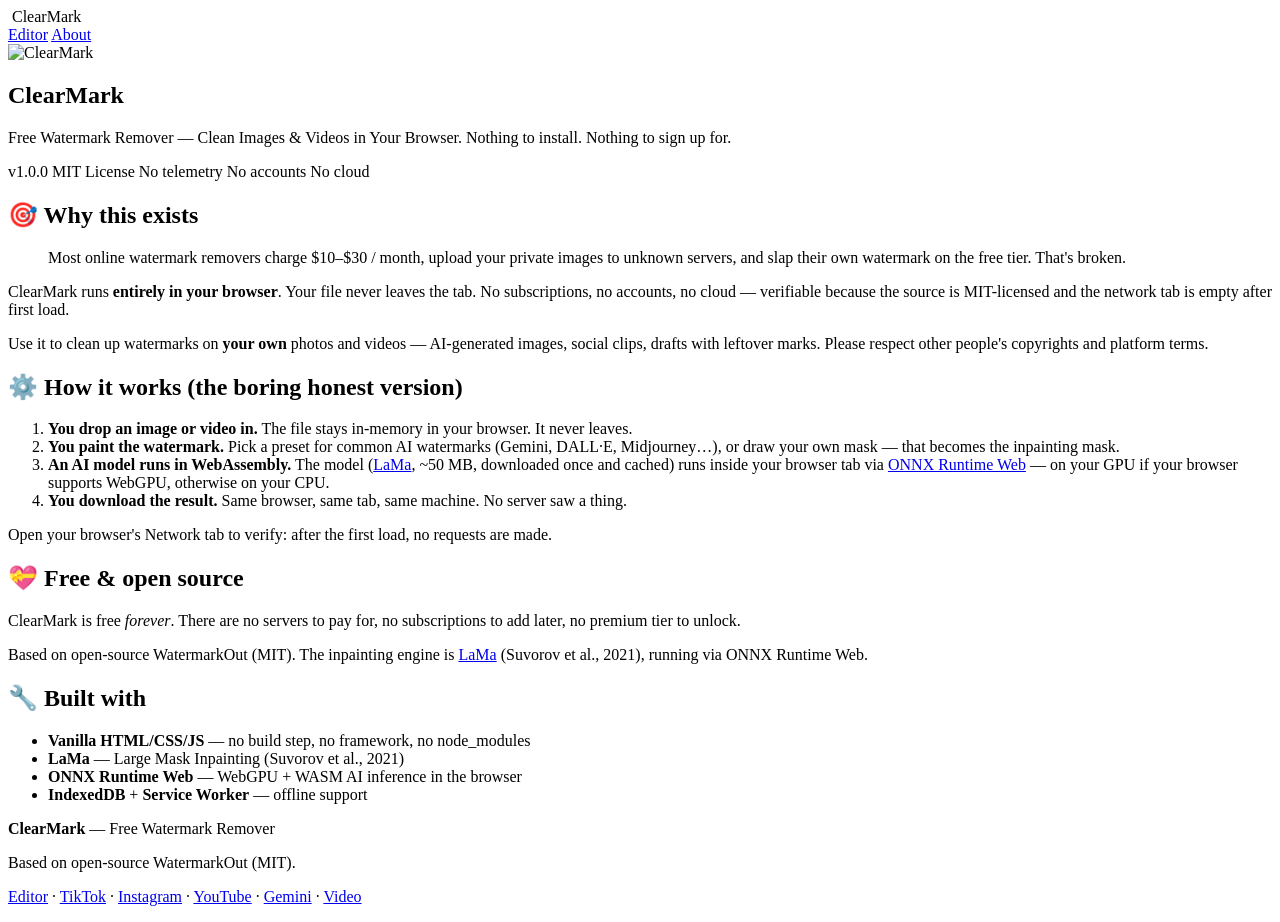
==== about.html @ aec235a0 "ClearMark v1 part 1/4" ====
<!doctype html>
<html lang="en">
<head>
  <meta charset="utf-8">
  <meta name="viewport" content="width=device-width, initial-scale=1, viewport-fit=cover">

  <title>About ClearMark — Free Watermark Remover for Images &amp; Videos</title>
  <meta name="description" content="About ClearMark — a free, private, browser-based watermark remover for your own images and videos. No accounts, no uploads, no cloud. Free forever.">
  <meta name="robots" content="index, follow">
  <link rel="canonical" href="https://clearmark.example.com/about.html">

  <meta name="theme-color" content="#2563eb">
  <meta name="application-name" content="ClearMark">

  <!-- Open Graph -->
  <meta property="og:type" content="article">
  <meta property="og:url" content="https://clearmark.example.com/about.html">
  <meta property="og:title" content="About ClearMark — Free Watermark Remover">
  <meta property="og:description" content="The story behind ClearMark — free, private, browser-based watermark removal for your own images and videos.">
  <meta property="og:image" content="https://clearmark.example.com/assets/social-preview.png">
  <meta property="og:site_name" content="ClearMark">

  <!-- Twitter -->
  <meta name="twitter:card" content="summary_large_image">
  <meta name="twitter:title" content="About ClearMark — Free Watermark Remover">
  <meta name="twitter:description" content="Free, private, browser-based watermark remover. No accounts, no uploads, free forever.">
  <meta name="twitter:image" content="https://clearmark.example.com/assets/social-preview.png">

  <!-- Organization schema -->
  <script type="application/ld+json">
  {
    "@context": "https://schema.org",
    "@type": "WebApplication",
    "name": "ClearMark",
    "url": "https://clearmark.example.com/",
    "applicationCategory": "MultimediaApplication",
    "operatingSystem": "Web Browser",
    "description": "Free browser-based watermark remover for your own images and videos.",
    "offers": {
      "@type": "Offer",
      "price": "0",
      "priceCurrency": "USD"
    }
  }
  </script>

  <link rel="manifest" href="manifest.webmanifest">
  <link rel="icon" type="image/svg+xml" href="assets/logo-icon.svg">
  <link rel="apple-touch-icon" href="assets/icons/icon-192.png">

  <link rel="preconnect" href="https://fonts.googleapis.com">
  <link rel="preconnect" href="https://fonts.gstatic.com" crossorigin>
  <link rel="stylesheet" href="https://fonts.googleapis.com/css2?family=DM+Mono:wght@400;500&family=Syne:wght@400;600;700;800&display=swap">

  <link rel="stylesheet" href="css/app.css">
  <link rel="stylesheet" href="css/about.css">
</head>
<body>

  <header class="topbar">
    <div class="brand">
      <img src="assets/logo-icon.svg" alt="" class="brand-icon">
      <span class="brand-name">ClearMark</span>
    </div>
    <nav class="topnav">
      <a class="nav-btn" href="index.html">Editor</a>
      <a class="nav-btn active" href="about.html">About</a>
    </nav>
  </header>

  <main class="about-page">

    <!-- HERO -->
    <section class="about-hero">
      <img src="assets/logo.svg" alt="ClearMark" class="about-logo">
      <h1 class="about-title">ClearMark</h1>
      <p class="about-tagline">
        Free Watermark Remover — Clean Images &amp; Videos in Your Browser.
        Nothing to install. Nothing to sign up for.
      </p>
      <div class="badge-row">
        <span class="badge">v1.0.0</span>
        <span class="badge">MIT License</span>
        <span class="badge success">No telemetry</span>
        <span class="badge success">No accounts</span>
        <span class="badge success">No cloud</span>
      </div>
    </section>

    <!-- WHY -->
    <section class="about-card">
      <h2>🎯 Why this exists</h2>
      <blockquote>
        Most online watermark removers charge $10–$30 / month,
        upload your private images to unknown servers, and slap their own watermark
        on the free tier. That's broken.
      </blockquote>
      <p>
        ClearMark runs <strong>entirely in your browser</strong>. Your file
        never leaves the tab. No subscriptions, no accounts, no cloud — verifiable
        because the source is MIT-licensed and the network tab is empty after first load.
      </p>
      <p class="text-muted">
        Use it to clean up watermarks on <strong>your own</strong> photos and videos —
        AI-generated images, social clips, drafts with leftover marks. Please respect
        other people's copyrights and platform terms.
      </p>
    </section>

    <!-- HOW IT WORKS -->
    <section class="about-card">
      <h2>⚙️ How it works (the boring honest version)</h2>
      <ol class="howto-list">
        <li>
          <strong>You drop an image or video in.</strong> The file stays
          in-memory in your browser. It never leaves.
        </li>
        <li>
          <strong>You paint the watermark.</strong> Pick a preset for common
          AI watermarks (Gemini, DALL·E, Midjourney…), or draw your own mask —
          that becomes the inpainting mask.
        </li>
        <li>
          <strong>An AI model runs in WebAssembly.</strong> The model
          (<a href="https://github.com/advimman/lama" target="_blank" rel="noopener">LaMa</a>,
          ~50 MB, downloaded once and cached) runs inside your browser tab via
          <a href="https://onnxruntime.ai/docs/tutorials/web/" target="_blank" rel="noopener">ONNX Runtime Web</a>
          — on your GPU if your browser supports WebGPU, otherwise on your CPU.
        </li>
        <li>
          <strong>You download the result.</strong> Same browser, same tab, same
          machine. No server saw a thing.
        </li>
      </ol>
      <p class="text-muted">
        Open your browser's Network tab to verify: after the first load, no requests are made.
      </p>
    </section>

    <!-- OPEN SOURCE -->
    <section class="about-card">
      <h2>💝 Free &amp; open source</h2>
      <p>
        ClearMark is free <em>forever</em>. There are no servers to pay for,
        no subscriptions to add later, no premium tier to unlock.
      </p>
      <p class="text-muted">
        Based on open-source WatermarkOut (MIT). The inpainting engine is
        <a href="https://github.com/advimman/lama" target="_blank" rel="noopener">LaMa</a>
        (Suvorov et al., 2021), running via ONNX Runtime Web.
      </p>
    </section>

    <!-- TECH -->
    <section class="about-card">
      <h2>🔧 Built with</h2>
      <ul class="tech-list">
        <li><strong>Vanilla HTML/CSS/JS</strong> — no build step, no framework, no node_modules</li>
        <li><strong>LaMa</strong> — Large Mask Inpainting (Suvorov et al., 2021)</li>
        <li><strong>ONNX Runtime Web</strong> — WebGPU + WASM AI inference in the browser</li>
        <li><strong>IndexedDB</strong> + <strong>Service Worker</strong> — offline support</li>
      </ul>
    </section>

    <footer class="about-footer">
      <p class="footer-credit">
        <strong>ClearMark</strong> — Free Watermark Remover
      </p>
      <p class="text-muted">Based on open-source WatermarkOut (MIT).</p>
      <p class="footer-links text-muted">
        <a href="index.html">Editor</a>
        · <a href="tiktok-watermark-remover.html">TikTok</a>
        · <a href="instagram-watermark-remover.html">Instagram</a>
        · <a href="youtube-watermark-remover.html">YouTube</a>
        · <a href="gemini-watermark-remover.html">Gemini</a>
        · <a href="video-watermark-remover.html">Video</a>
      </p>
    </footer>

  </main>

</body>
</html>
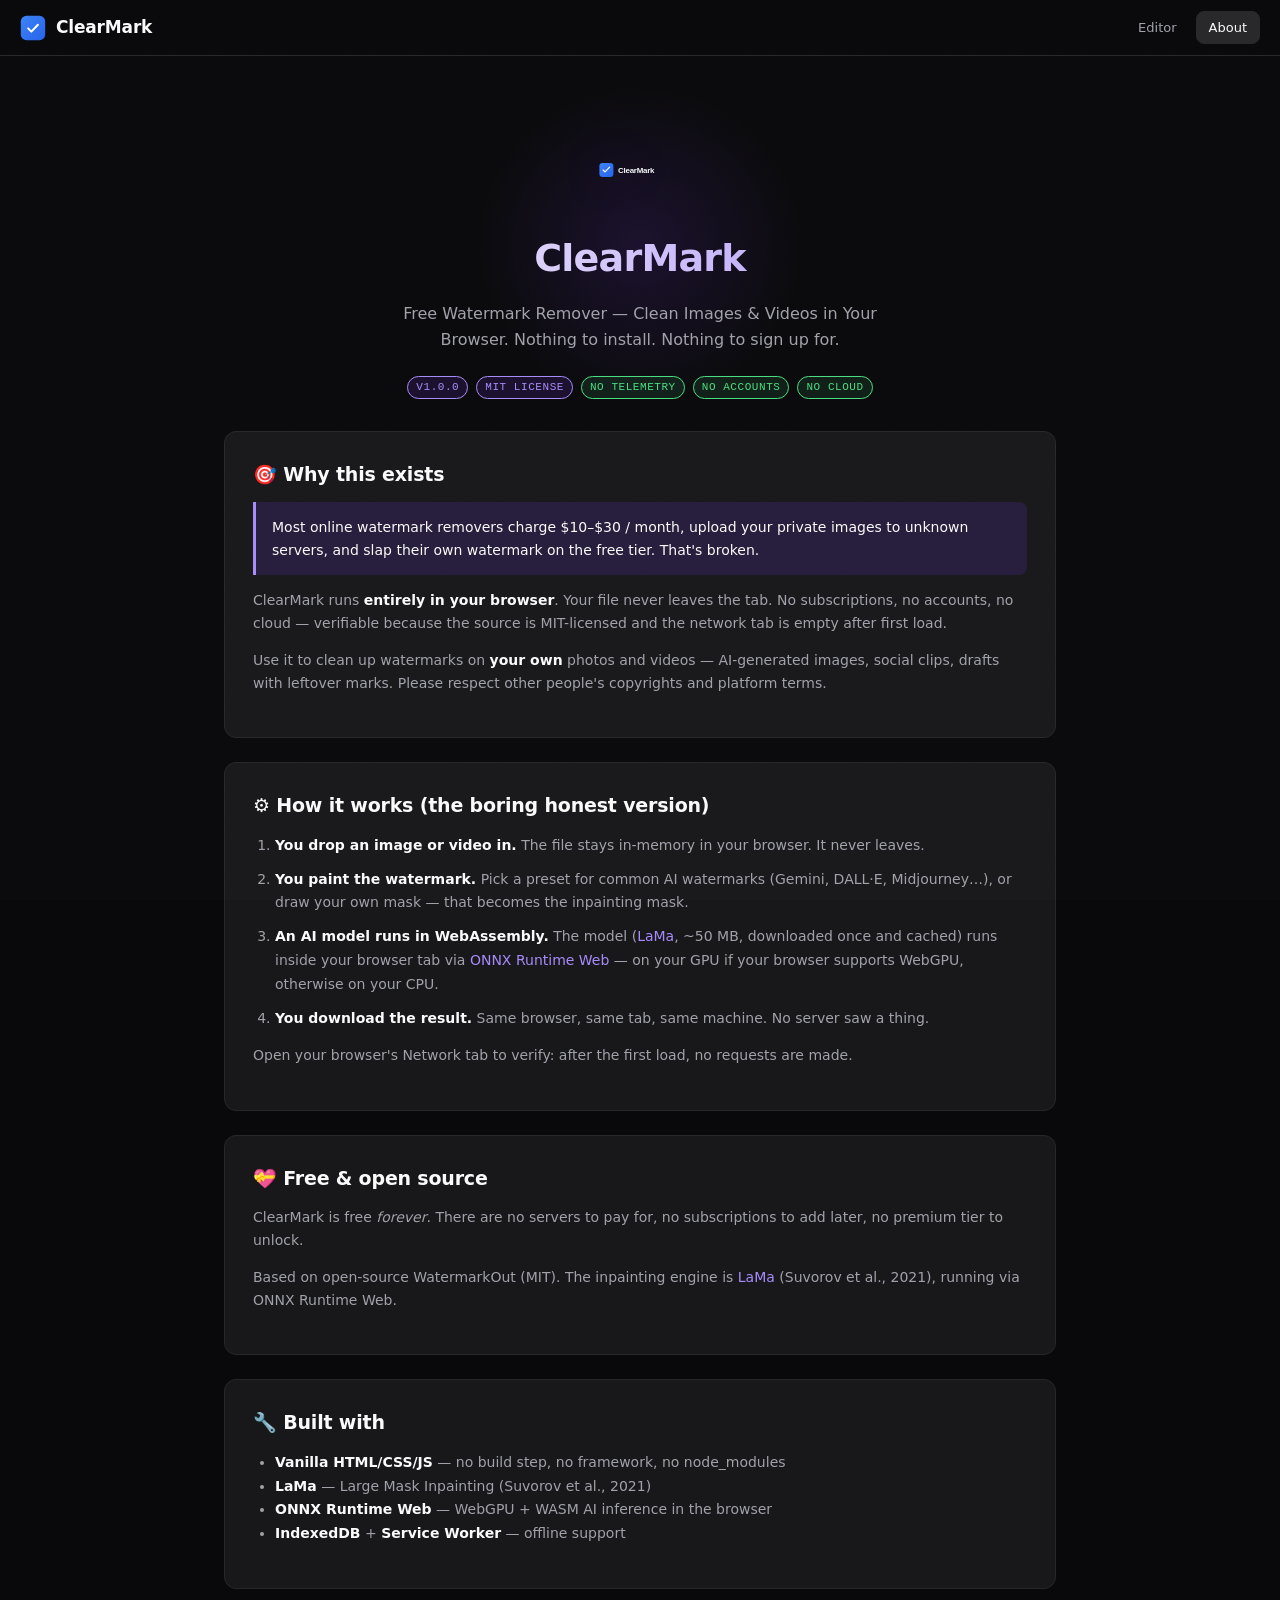
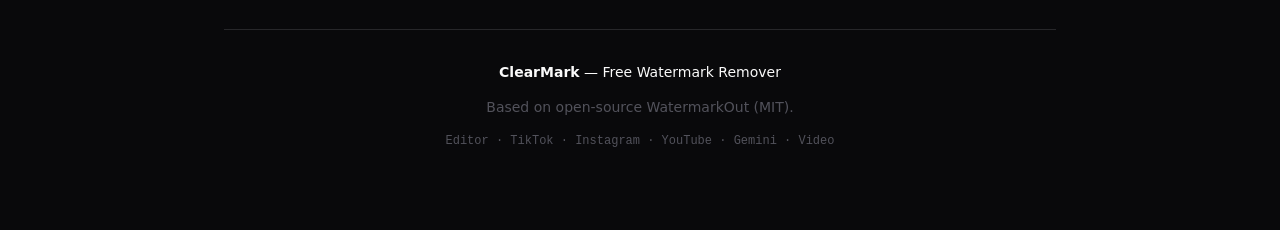
==== commit 8778d7d3: "ClearMark v2 (award UI + lazy load) part 1/7" ====
--- a/about.html
+++ b/about.html
@@ -50,7 +50,7 @@
 
   <link rel="preconnect" href="https://fonts.googleapis.com">
   <link rel="preconnect" href="https://fonts.gstatic.com" crossorigin>
-  <link rel="stylesheet" href="https://fonts.googleapis.com/css2?family=DM+Mono:wght@400;500&family=Syne:wght@400;600;700;800&display=swap">
+  <link rel="stylesheet" href="https://fonts.googleapis.com/css2?family=Sora:wght@700;800&family=Inter:wght@400;500;600&family=JetBrains+Mono:wght@500&display=swap">
 
   <link rel="stylesheet" href="css/app.css">
   <link rel="stylesheet" href="css/about.css">
--- a/css/app.css
+++ b/css/app.css
@@ -0,0 +1,1287 @@
+/* ClearMark — Design System
+   Dark editorial, violet accent, Syne + DM Mono. */
+
+/* === Tokens === */
+:root {
+  --bg-base:        #09090b;
+  --bg-card:        #18181b;
+  --bg-surface:     #27272a;
+  --bg-hover:       #3f3f46;
+  --bg-elevated:    #1c1c20;
+
+  --border:         #27272a;
+  --border-focus:   #71717a;
+  --border-accent:  #a78bfa;
+
+  --text-primary:   #fafafa;
+  --text-secondary: #a1a1aa;
+  --text-muted:     #52525b;
+  --text-accent:    #a78bfa;
+
+  --accent:         #7c3aed;
+  --accent-light:   #a78bfa;
+  --accent-glow:    rgba(124, 58, 237, 0.15);
+
+  --success:        #4ade80;
+  --warning:        #fb923c;
+  --error:          #f87171;
+  --info:           #60a5fa;
+
+  --radius-sm: 4px;
+  --radius-md: 8px;
+  --radius-lg: 12px;
+  --radius-xl: 16px;
+
+  --shadow-sm: 0 1px 2px rgba(0,0,0,0.5);
+  --shadow-md: 0 4px 16px rgba(0,0,0,0.4);
+  --shadow-glow: 0 0 24px rgba(124, 58, 237, 0.25);
+
+  --topbar-h: 56px;
+  --sidebar-w: 300px;
+  --toolbar-h: 48px;
+}
+
+/* === Reset === */
+*, *::before, *::after { box-sizing: border-box; }
+html, body { margin: 0; padding: 0; }
+html { color-scheme: dark; }
+body {
+  font-family: 'Syne', 'Segoe UI', system-ui, sans-serif;
+  background: var(--bg-base);
+  color: var(--text-primary);
+  min-height: 100vh;
+  font-size: 14px;
+  line-height: 1.5;
+  -webkit-font-smoothing: antialiased;
+  text-rendering: optimizeLegibility;
+  overflow-x: hidden;
+}
+button { font-family: inherit; cursor: pointer; }
+a { color: var(--text-accent); text-decoration: none; }
+a:hover { color: var(--accent-light); text-decoration: underline; }
+img { max-width: 100%; display: block; }
+code, pre, .label, .badge, .filename, .meta, .tag, .loader-meta {
+  font-family: 'DM Mono', 'Courier New', monospace;
+}
+
+/* Subtle grain overlay */
+body::before {
+  content: '';
+  position: fixed;
+  inset: 0;
+  background-image: url("data:image/svg+xml;utf8,<svg xmlns='http://www.w3.org/2000/svg' width='100' height='100'><filter id='n'><feTurbulence type='fractalNoise' baseFrequency='0.85' numOctaves='2' stitchTiles='stitch'/><feColorMatrix values='0 0 0 0 1 0 0 0 0 1 0 0 0 0 1 0 0 0 0.06 0'/></filter><rect width='100%25' height='100%25' filter='url(%23n)' opacity='0.5'/></svg>");
+  opacity: 0.4;
+  pointer-events: none;
+  z-index: 9999;
+  mix-blend-mode: screen;
+}
+
+/* === Topbar === */
+.topbar {
+  position: sticky;
+  top: 0;
+  z-index: 50;
+  height: var(--topbar-h);
+  display: flex;
+  align-items: center;
+  justify-content: space-between;
+  padding: 0 20px;
+  background: rgba(9, 9, 11, 0.85);
+  backdrop-filter: blur(12px);
+  -webkit-backdrop-filter: blur(12px);
+  border-bottom: 1px solid var(--border);
+}
+.brand { display: flex; align-items: center; gap: 10px; }
+.brand-icon { width: 26px; height: 26px; }
+.brand-name {
+  font-weight: 700;
+  font-size: 17px;
+  letter-spacing: -0.01em;
+}
+.topnav {
+  display: flex;
+  align-items: center;
+  gap: 6px;
+}
+.nav-btn {
+  display: inline-flex;
+  align-items: center;
+  padding: 6px 12px;
+  background: transparent;
+  border: 1px solid transparent;
+  color: var(--text-secondary);
+  border-radius: var(--radius-md);
+  font-size: 13px;
+  font-family: inherit;
+  text-decoration: none;
+  transition: all 0.15s;
+}
+.nav-btn:hover {
+  color: var(--text-primary);
+  background: var(--bg-surface);
+}
+.nav-btn.active {
+  color: var(--text-primary);
+  border-color: var(--border);
+  background: var(--bg-surface);
+}
+.status-pill {
+  display: inline-flex;
+  align-items: center;
+  gap: 8px;
+  padding: 4px 12px;
+  border-radius: 9999px;
+  background: var(--bg-surface);
+  border: 1px solid var(--border);
+  font-size: 11px;
+  color: var(--text-secondary);
+  font-family: 'DM Mono', monospace;
+}
+.status-dot {
+  width: 7px;
+  height: 7px;
+  border-radius: 50%;
+  background: var(--text-muted);
+  transition: background 0.2s;
+}
+.status-dot.ready { background: var(--success); box-shadow: 0 0 8px var(--success); }
+.status-dot.busy  { background: var(--warning); box-shadow: 0 0 8px var(--warning); animation: pulse 1.2s infinite; }
+.status-dot.error { background: var(--error); box-shadow: 0 0 8px var(--error); }
+
+@keyframes pulse {
+  0%, 100% { opacity: 1; }
+  50% { opacity: 0.4; }
+}
+
+/* === Update banner === */
+.update-banner {
+  display: flex;
+  align-items: center;
+  gap: 12px;
+  padding: 10px 20px;
+  background: linear-gradient(90deg, var(--accent-glow), transparent);
+  border-bottom: 1px solid var(--border-accent);
+  font-size: 13px;
+}
+.update-banner span { flex: 1; }
+
+/* === Layout =================================================
+   On the editor page, the app fills the viewport — sidebar scrolls
+   independently and the canvas is never cut off. Other pages
+   (about.html, etc.) scroll normally. */
+body.app-page,
+body.app-page > html {
+  height: 100%;
+  overflow: hidden;
+}
+html { height: 100%; }
+body.app-page { height: 100vh; overflow: hidden; }
+.app-grid {
+  display: grid;
+  grid-template-columns: var(--sidebar-w) 1fr;
+  height: calc(100vh - var(--topbar-h));
+  overflow: hidden;
+}
+.sidebar {
+  padding: 20px;
+  border-right: 1px solid var(--border);
+  display: flex;
+  flex-direction: column;
+  gap: 16px;
+  background: var(--bg-base);
+  overflow-y: auto;             /* Only the sidebar scrolls */
+  overflow-x: hidden;
+  scrollbar-width: thin;
+  scrollbar-color: var(--bg-hover) transparent;
+}
+.sidebar::-webkit-scrollbar { width: 8px; }
+.sidebar::-webkit-scrollbar-thumb { background: var(--bg-hover); border-radius: 4px; }
+.sidebar::-webkit-scrollbar-track { background: transparent; }
+
+.canvas-area {
+  display: flex;
+  flex-direction: column;
+  min-height: 0;
+  min-width: 0;
+  padding: 20px;
+  overflow: hidden;             /* Canvas never causes scroll */
+}
+
+/* === Card === */
+.card {
+  background: var(--bg-card);
+  border: 1px solid var(--border);
+  border-radius: var(--radius-lg);
+  padding: 16px;
+  animation: card-in 0.4s ease both;
+}
+@keyframes card-in {
+  from { opacity: 0; transform: translateY(8px); }
+  to   { opacity: 1; transform: translateY(0); }
+}
+.label {
+  display: block;
+  font-size: 10px;
+  letter-spacing: 0.12em;
+  color: var(--text-muted);
+  margin: 0 0 8px 0;
+  text-transform: uppercase;
+}
+.label:not(:first-child) { margin-top: 14px; }
+
+.filename {
+  margin: 0;
+  font-size: 13px;
+  font-weight: 500;
+  word-break: break-all;
+}
+.meta-row {
+  display: flex;
+  gap: 10px;
+  margin-top: 6px;
+  margin-bottom: 12px;
+}
+.meta {
+  font-size: 11px;
+  color: var(--text-muted);
+}
+
+/* === Buttons === */
+.btn-primary, .btn-ghost, .btn-danger {
+  display: inline-flex;
+  align-items: center;
+  justify-content: center;
+  gap: 8px;
+  padding: 9px 16px;
+  border-radius: var(--radius-md);
+  font-size: 13px;
+  font-weight: 500;
+  font-family: inherit;
+  cursor: pointer;
+  border: 1px solid transparent;
+  transition: all 0.15s;
+  white-space: nowrap;
+}
+.btn-primary {
+  background: var(--accent);
+  border-color: var(--accent-light);
+  color: #fff;
+  box-shadow: 0 1px 0 rgba(255,255,255,0.1) inset;
+}
+.btn-primary:hover:not(:disabled) {
+  background: var(--accent-light);
+  box-shadow: var(--shadow-glow);
+}
+.btn-primary:disabled { opacity: 0.5; cursor: not-allowed; }
+
+.btn-ghost {
+  background: transparent;
+  border-color: var(--border);
+  color: var(--text-secondary);
+}
+.btn-ghost:hover:not(:disabled) {
+  background: var(--bg-surface);
+  color: var(--text-primary);
+  border-color: var(--border-focus);
+}
+.btn-ghost:disabled { opacity: 0.4; cursor: not-allowed; }
+
+.btn-danger {
+  background: transparent;
+  border-color: var(--error);
+  color: var(--error);
+}
+.btn-danger:hover:not(:disabled) { background: rgba(248,113,113,0.1); }
+
+.btn-full { width: 100%; }
+.btn-sm { padding: 5px 10px; font-size: 12px; }
+.btn-lg { padding: 12px 20px; font-size: 14px; }
+.btn-icon { font-size: 14px; }
+
+.actions { display: flex; flex-direction: column; gap: 10px; }
+
+/* === Keyboard shortcuts hint === */
+.shortcuts-hint {
+  display: grid;
+  grid-template-columns: repeat(2, 1fr);
+  gap: 6px;
+  font-size: 11px;
+  color: var(--text-muted);
+  padding: 12px 14px;
+  background: var(--bg-card);
+  border: 1px solid var(--border);
+  border-radius: var(--radius-md);
+}
+.shortcuts-hint .label { grid-column: 1 / -1; margin: 0 0 4px; }
+.shortcuts-hint .shortcut {
+  display: flex;
+  align-items: center;
+  gap: 4px;
+}
+.shortcuts-hint kbd {
+  display: inline-block;
+  padding: 1px 5px;
+  background: var(--bg-surface);
+  border: 1px solid var(--border-focus);
+  border-bottom-width: 2px;
+  border-radius: 3px;
+  font-family: 'DM Mono', monospace;
+  font-size: 10px;
+  color: var(--text-primary);
+  margin-right: 2px;
+}
+
+/* === Status card === */
+.status-card {
+  background: var(--bg-card);
+  border: 1px solid var(--border);
+  border-radius: var(--radius-lg);
+  padding: 14px 16px;
+  display: flex;
+  flex-direction: column;
+  gap: 8px;
+}
+.status-row-inline {
+  display: flex;
+  justify-content: space-between;
+  align-items: center;
+  gap: 8px;
+  font-size: 12px;
+}
+.status-row-inline .label {
+  margin: 0;
+  font-size: 10px;
+}
+.status-mini {
+  font-family: 'DM Mono', monospace;
+  font-size: 11px;
+  color: var(--text-secondary);
+  text-align: right;
+}
+.status-mini.ok { color: var(--success); }
+.status-mini.warn { color: var(--warning); }
+.status-mini.error { color: var(--error); }
+.status-card .btn-ghost { margin-top: 4px; }
+
+/* === Privacy note === */
+.privacy-note {
+  background: rgba(74, 222, 128, 0.06);
+  border: 1px solid rgba(74, 222, 128, 0.2);
+  padding: 10px 12px;
+  border-radius: var(--radius-md);
+  font-size: 12px;
+  color: var(--success);
+  text-align: center;
+}
+.privacy-note p { margin: 0; }
+
+/* === Badge === */
+.badge {
+  display: inline-flex;
+  align-items: center;
+  padding: 2px 8px;
+  border-radius: 9999px;
+  font-size: 11px;
+  letter-spacing: 0.05em;
+  background: var(--accent-glow);
+  border: 1px solid var(--border-accent);
+  color: var(--text-accent);
+  text-transform: uppercase;
+}
+.badge.success {
+  background: rgba(74, 222, 128, 0.1);
+  border-color: var(--success);
+  color: var(--success);
+}
+.badge.warning {
+  background: rgba(251, 146, 60, 0.1);
+  border-color: var(--warning);
+  color: var(--warning);
+}
+
+/* === Inputs === */
+.radio-group {
+  display: flex;
+  flex-direction: column;
+  gap: 4px;
+}
+.radio-group label {
+  display: flex;
+  align-items: center;
+  gap: 8px;
+  padding: 6px 8px;
+  border-radius: var(--radius-md);
+  font-size: 13px;
+  cursor: pointer;
+  transition: background 0.15s;
+}
+.radio-group label:hover { background: var(--bg-surface); }
+.radio-group input[type="radio"] {
+  appearance: none;
+  width: 14px;
+  height: 14px;
+  border-radius: 50%;
+  border: 1.5px solid var(--border-focus);
+  margin: 0;
+  position: relative;
+  cursor: pointer;
+}
+.radio-group input[type="radio"]:checked {
+  border-color: var(--accent-light);
+}
+.radio-group input[type="radio"]:checked::after {
+  content: '';
+  position: absolute;
+  inset: 2px;
+  border-radius: 50%;
+  background: var(--accent-light);
+}
+
+.slider {
+  -webkit-appearance: none;
+  appearance: none;
+  width: 100%;
+  height: 4px;
+  border-radius: 9999px;
+  background: var(--bg-surface);
+  outline: none;
+  margin: 8px 0;
+}
+.slider::-webkit-slider-thumb {
+  -webkit-appearance: none;
+  width: 14px;
+  height: 14px;
+  border-radius: 50%;
+  background: var(--accent-light);
+  cursor: pointer;
+  transition: transform 0.1s, box-shadow 0.15s;
+}
+.slider::-webkit-slider-thumb:hover {
+  transform: scale(1.2);
+  box-shadow: 0 0 0 4px var(--accent-glow);
+}
+.slider::-moz-range-thumb {
+  width: 14px;
+  height: 14px;
+  border-radius: 50%;
+  background: var(--accent-light);
+  border: none;
+  cursor: pointer;
+}
+.slider-sm { width: 120px; margin: 0; }
+.slider-value {
+  display: inline-block;
+  font-family: 'DM Mono', monospace;
+  font-size: 11px;
+  color: var(--text-muted);
+}
+
+.select {
+  width: 100%;
+  padding: 8px 10px;
+  background: var(--bg-surface);
+  border: 1px solid var(--border);
+  border-radius: var(--radius-md);
+  color: var(--text-primary);
+  font-family: inherit;
+  font-size: 13px;
+  outline: none;
+}
+.select:focus {
+  border-color: var(--border-accent);
+  box-shadow: 0 0 0 3px var(--accent-glow);
+}
+.select-toolbar {
+  width: auto;
+  min-width: 180px;
+  padding: 6px 10px;
+  font-size: 12px;
+}
+
+/* === Dropzone === */
+.dropzone {
+  flex: 1;
+  display: flex;
+  align-items: center;
+  justify-content: center;
+  border: 2px dashed var(--border-focus);
+  border-radius: var(--radius-xl);
+  padding: 32px;
+  cursor: pointer;
+  position: relative;
+  overflow: hidden;
+  transition: all 0.2s;
+  min-height: 400px;
+}
+.dropzone::before {
+  content: '';
+  position: absolute;
+  inset: 0;
+  background: radial-gradient(ellipse at center, var(--accent-glow) 0%, transparent 70%);
+  opacity: 0;
+  transition: opacity 0.3s;
+}
+.dropzone:hover::before,
+.dropzone.drag-over::before { opacity: 1; }
+.dropzone:hover {
+  border-color: var(--border-accent);
+}
+.dropzone.drag-over {
+  border-color: var(--accent-light);
+  box-shadow: var(--shadow-glow);
+}
+.dropzone-inner {
+  position: relative;
+  z-index: 1;
+  text-align: center;
+  display: flex;
+  flex-direction: column;
+  align-items: center;
+  gap: 14px;
+}
+.dropzone-icon {
+  width: 56px;
+  height: 56px;
+  color: var(--accent-light);
+  stroke: currentColor;
+}
+.dropzone-title {
+  margin: 0;
+  font-size: 22px;
+  font-weight: 700;
+  letter-spacing: -0.01em;
+}
+.dropzone-sub {
+  margin: 0;
+  color: var(--text-secondary);
+  font-size: 13px;
+}
+.dropzone-formats {
+  display: flex;
+  flex-wrap: wrap;
+  gap: 6px;
+  justify-content: center;
+}
+
+/* === Editor === */
+.editor {
+  display: flex;
+  flex-direction: column;
+  flex: 1;
+  gap: 12px;
+  min-height: 0;
+}
+.toolbar {
+  display: flex;
+  align-items: center;
+  gap: 8px;
+  padding: 8px;
+  background: var(--bg-card);
+  border: 1px solid var(--border);
+  border-radius: var(--radius-lg);
+  flex-wrap: wrap;
+}
+.tool-btn {
+  display: inline-flex;
+  align-items: center;
+  gap: 6px;
+  padding: 7px 12px;
+  background: transparent;
+  border: 1px solid transparent;
+  border-radius: var(--radius-md);
+  color: var(--text-secondary);
+  font-size: 13px;
+  font-family: inherit;
+  transition: all 0.15s;
+}
+.tool-btn:hover {
+  background: var(--bg-surface);
+  color: var(--text-primary);
+}
+.tool-btn.active {
+  background: var(--accent-glow);
+  border-color: var(--border-accent);
+  color: var(--text-accent);
+}
+.tool-icon { font-size: 14px; }
+.tool-label {
+  font-family: 'DM Mono', monospace;
+  font-size: 11px;
+  color: var(--text-muted);
+  text-transform: uppercase;
+}
+.separator {
+  width: 1px;
+  height: 22px;
+  background: var(--border);
+  margin: 0 4px;
+}
+
+.stage {
+  flex: 1;
+  display: flex;
+  align-items: center;
+  justify-content: center;
+  background:
+    linear-gradient(45deg, var(--bg-card) 25%, transparent 25%),
+    linear-gradient(-45deg, var(--bg-card) 25%, transparent 25%),
+    linear-gradient(45deg, transparent 75%, var(--bg-card) 75%),
+    linear-gradient(-45deg, transparent 75%, var(--bg-card) 75%);
+  background-size: 20px 20px;
+  background-position: 0 0, 0 10px, 10px -10px, -10px 0px;
+  background-color: var(--bg-base);
+  border: 1px solid var(--border);
+  border-radius: var(--radius-lg);
+  min-height: 0;
+  overflow: hidden;
+  position: relative;
+}
+
+/* BEFORE/AFTER label that floats on top of the video result */
+.preview-label {
+  position: absolute;
+  top: 14px;
+  left: 14px;
+  z-index: 6;
+  padding: 6px 14px;
+  border-radius: 9999px;
+  background: rgba(9, 9, 11, 0.85);
+  border: 1px solid var(--border-accent);
+  color: #fff;
+  font-family: 'DM Mono', monospace;
+  font-size: 11px;
+  letter-spacing: 0.08em;
+  text-transform: uppercase;
+  font-weight: 600;
+  backdrop-filter: blur(8px);
+  box-shadow: var(--shadow-md);
+  pointer-events: none;
+  animation: fade-in 0.2s ease;
+}
+.preview-label.after {
+  border-color: var(--success);
+  color: var(--success);
+}
+.preview-label.before {
+  border-color: var(--text-muted);
+  color: var(--text-secondary);
+}
+
+/* Stage hint — dark pill with bright text for high contrast */
+.stage-hint {
+  position: absolute;
+  top: 14px;
+  left: 50%;
+  transform: translateX(-50%);
+  background: rgba(9, 9, 11, 0.85);
+  border: 1px solid var(--border-accent);
+  color: #fff;
+  padding: 8px 18px;
+  border-radius: 9999px;
+  font-size: 13px;
+  font-weight: 500;
+  pointer-events: none;
+  animation: hint-bounce 2s ease-in-out infinite;
+  z-index: 5;
+  backdrop-filter: blur(10px);
+  box-shadow: var(--shadow-md), 0 0 18px var(--accent-glow);
+}
+.stage-hint p { margin: 0; }
+@keyframes hint-bounce {
+  0%, 100% { transform: translateX(-50%) translateY(0); }
+  50%      { transform: translateX(-50%) translateY(-4px); }
+}
+
+/* PROCESSING OVERLAY — huge, can't miss */
+.processing-overlay {
+  position: absolute;
+  inset: 0;
+  background: rgba(9, 9, 11, 0.85);
+  backdrop-filter: blur(10px);
+  display: flex;
+  align-items: center;
+  justify-content: center;
+  z-index: 30;
+  animation: fade-in 0.2s ease;
+}
+@keyframes fade-in {
+  from { opacity: 0; }
+  to   { opacity: 1; }
+}
+.processing-card {
+  text-align: center;
+  background: var(--bg-card);
+  border: 1px solid var(--border-accent);
+  border-radius: var(--radius-xl);
+  padding: 32px 40px;
+  min-width: 320px;
+  box-shadow: var(--shadow-glow), var(--shadow-md);
+  animation: card-pop 0.3s ease;
+}
+@keyframes card-pop {
+  from { opacity: 0; transform: scale(0.92); }
+  to   { opacity: 1; transform: scale(1); }
+}
+.spinner-large {
+  width: 56px;
+  height: 56px;
+  margin: 0 auto 18px;
+  border: 4px solid var(--bg-surface);
+  border-top-color: var(--accent-light);
+  border-right-color: var(--accent);
+  border-radius: 50%;
+  animation: spin 0.8s linear infinite;
+  box-shadow: 0 0 24px var(--accent-glow);
+}
+@keyframes spin {
+  to { transform: rotate(360deg); }
+}
+.processing-card h3 {
+  margin: 0 0 6px;
+  font-size: 18px;
+  font-weight: 700;
+}
+.processing-sub {
+  margin: 0 0 18px;
+  font-size: 13px;
+  color: var(--text-secondary);
+}
+.processing-card .progress-track {
+  height: 8px;
+  margin-bottom: 10px;
+}
+.processing-stage {
+  margin: 0;
+  font-family: 'DM Mono', monospace;
+  font-size: 11px;
+  color: var(--text-muted);
+}
+
+/* Stage modal — for "draw a mask first" warnings */
+.stage-modal {
+  position: absolute;
+  inset: 0;
+  background: rgba(9, 9, 11, 0.75);
+  backdrop-filter: blur(8px);
+  display: flex;
+  align-items: center;
+  justify-content: center;
+  z-index: 25;
+  animation: fade-in 0.18s ease;
+}
+.stage-modal-card {
+  text-align: center;
+  background: var(--bg-card);
+  border: 1px solid var(--border);
+  border-radius: var(--radius-xl);
+  padding: 28px 32px;
+  max-width: 380px;
+  animation: card-pop 0.25s ease;
+}
+.stage-modal-icon {
+  font-size: 42px;
+  margin-bottom: 10px;
+}
+.stage-modal-card h3 {
+  margin: 0 0 8px;
+  font-size: 18px;
+}
+.stage-modal-card p {
+  margin: 0 0 20px;
+  color: var(--text-secondary);
+  line-height: 1.5;
+}
+
+/* Button spinner state */
+.btn-primary.loading {
+  position: relative;
+  color: transparent !important;
+  pointer-events: none;
+}
+.btn-primary.loading::after {
+  content: '';
+  position: absolute;
+  top: 50%; left: 50%;
+  width: 18px; height: 18px;
+  margin: -9px 0 0 -9px;
+  border: 2px solid rgba(255,255,255,0.3);
+  border-top-color: #fff;
+  border-radius: 50%;
+  animation: spin 0.7s linear infinite;
+}
+
+/* Primary-tool variant for Auto-guess */
+.tool-btn.primary-tool {
+  background: var(--accent-glow);
+  border-color: var(--border-accent);
+  color: var(--text-accent);
+  font-weight: 600;
+}
+.tool-btn.primary-tool:hover {
+  background: var(--accent);
+  color: #fff;
+}
+.tool-btn.tool-danger {
+  color: var(--error);
+  border-color: transparent;
+}
+.tool-btn.tool-danger:hover {
+  background: rgba(248, 113, 113, 0.12);
+  border-color: var(--error);
+}
+/* Stack all three canvases in the same grid cell so they overlap perfectly.
+   No more flex+absolute trickery — the mask always lines up with the image. */
+.canvas-wrap {
+  position: relative;
+  width: 100%;
+  height: 100%;
+  display: grid;
+  place-items: center;
+  overflow: hidden;
+}
+.canvas-wrap canvas {
+  grid-column: 1;
+  grid-row: 1;
+  max-width: 100%;
+  max-height: 100%;
+  width: auto;
+  height: auto;
+  object-fit: contain;
+  display: block;
+}
+#canvas-image {
+  z-index: 0;
+  border-radius: var(--radius-md);
+  box-shadow: 0 0 0 1px var(--border);
+}
+#canvas-result {
+  z-index: 1;
+  border-radius: var(--radius-md);
+  box-shadow: 0 0 0 1px var(--border);
+}
+#canvas-mask {
+  z-index: 2;
+  pointer-events: auto;
+  cursor: crosshair;
+  opacity: 1;
+}
+
+/* Video preview elements stack in the same grid cell as the canvases */
+.canvas-wrap > video {
+  grid-column: 1;
+  grid-row: 1;
+  max-width: 100%;
+  max-height: 100%;
+  width: auto;
+  height: auto;
+  border-radius: var(--radius-md);
+  background: #000;
+  z-index: 3;  /* above canvases */
+  box-shadow: 0 0 0 1px var(--border);
+}
+#video-result { z-index: 4; }  /* result on top of original when both visible */
+
+/* === Progress bar === */
+.progress-bar {
+  display: flex;
+  align-items: center;
+  gap: 12px;
+  padding: 8px 12px;
+  background: var(--bg-card);
+  border: 1px solid var(--border);
+  border-radius: var(--radius-md);
+}
+.progress-track {
+  flex: 1;
+  position: relative;
+  height: 6px;
+  background: var(--bg-surface);
+  border-radius: 9999px;
+  overflow: hidden;
+}
+.progress-fill {
+  height: 100%;
+  background: linear-gradient(90deg, var(--accent), var(--accent-light));
+  border-radius: 9999px;
+  transition: width 0.2s ease;
+  position: relative;
+  z-index: 1;
+}
+.progress-shimmer {
+  position: absolute;
+  inset: 0;
+  background: linear-gradient(90deg, transparent, rgba(255,255,255,0.2), transparent);
+  animation: shimmer 1.5s infinite;
+  z-index: 2;
+}
+@keyframes shimmer {
+  0%   { transform: translateX(-100%); }
+  100% { transform: translateX(200%); }
+}
+
+/* Indeterminate state: bar pulses left-right at 15% width, replacing the
+   fake-progress climb. Honest UX — we don't know how long inference takes. */
+.progress-fill.indeterminate {
+  animation: indeterminate 1.8s ease-in-out infinite;
+  background: linear-gradient(90deg, var(--accent), var(--accent-light), var(--accent));
+  background-size: 200% 100%;
+}
+@keyframes indeterminate {
+  0%   { width: 15%; margin-left: 0%; background-position: 0% 0; }
+  50%  { width: 25%; margin-left: 75%; background-position: 100% 0; }
+  100% { width: 15%; margin-left: 0%; background-position: 0% 0; }
+}
+.progress-label {
+  font-size: 12px;
+  color: var(--text-secondary);
+  font-family: 'DM Mono', monospace;
+  min-width: 120px;
+  text-align: right;
+}
+
+/* === Model loader overlay === */
+.model-loader {
+  position: fixed;
+  inset: 0;
+  z-index: 100;
+  display: flex;
+  align-items: center;
+  justify-content: center;
+  background:
+    radial-gradient(ellipse at 30% 20%, rgba(124, 58, 237, 0.08) 0%, transparent 50%),
+    radial-gradient(ellipse at 70% 80%, rgba(124, 58, 237, 0.06) 0%, transparent 50%),
+    rgba(9, 9, 11, 0.95);
+  backdrop-filter: blur(12px);
+  padding: 20px;
+  animation: fade-in 0.3s ease;
+}
+.loader-card {
+  position: relative;
+  background:
+    linear-gradient(180deg, var(--bg-card), var(--bg-elevated));
+  border: 1px solid var(--border);
+  border-radius: var(--radius-xl);
+  padding: 44px 44px 36px;
+  max-width: 540px;
+  width: 100%;
+  text-align: center;
+  box-shadow: var(--shadow-md), 0 0 60px rgba(124, 58, 237, 0.18);
+  overflow: hidden;
+}
+.loader-card::before {
+  content: '';
+  position: absolute;
+  inset: -1px;
+  border-radius: inherit;
+  padding: 1px;
+  background: linear-gradient(135deg, var(--accent-light), transparent 40%, transparent 60%, var(--accent-light));
+  -webkit-mask: linear-gradient(#000, #000) content-box, linear-gradient(#000, #000);
+  -webkit-mask-composite: xor;
+  mask-composite: exclude;
+  pointer-events: none;
+  opacity: 0.4;
+}
+.loader-logo {
+  width: 220px;
+  max-width: 80%;
+  height: auto;
+  margin: 0 auto 24px;
+  display: block;
+  filter: drop-shadow(0 0 32px var(--accent-glow));
+}
+.loader-card h2 {
+  margin: 0 0 6px 0;
+  font-size: 24px;
+  font-weight: 700;
+  letter-spacing: -0.01em;
+}
+.loader-card {
+  padding: 44px 44px 36px;
+  max-width: 540px;
+}
+.loader-card .progress-track {
+  margin: 24px 0 14px;
+  height: 8px;
+}
+.loader-meta {
+  margin: 0;
+  font-size: 12px;
+  color: var(--text-secondary);
+}
+.loader-tip {
+  margin: 18px 0 0;
+  font-size: 11px;
+  opacity: 0.7;
+}
+
+/* === Centered page (offline, fallback) === */
+.centered-page {
+  min-height: 100vh;
+  display: flex;
+  align-items: center;
+  justify-content: center;
+  padding: 32px;
+}
+.message-card {
+  max-width: 480px;
+  text-align: center;
+  background: var(--bg-card);
+  border: 1px solid var(--border);
+  border-radius: var(--radius-xl);
+  padding: 36px;
+}
+.message-logo {
+  width: 56px;
+  margin: 0 auto 16px;
+}
+.message-card h1 {
+  margin: 0 0 10px;
+  font-size: 22px;
+}
+.message-footer {
+  margin-top: 28px;
+  font-size: 12px;
+}
+
+/* === Debug panel === */
+.debug-toggle {
+  position: fixed;
+  bottom: 16px;
+  right: 16px;
+  /* HUGE z-index so it stays clickable even over the processing overlay */
+  z-index: 9999;
+  width: 44px;
+  height: 44px;
+  border-radius: 50%;
+  background: var(--bg-elevated);
+  border: 1px solid var(--border-accent);
+  color: var(--text-accent);
+  font-size: 20px;
+  cursor: pointer;
+  box-shadow: var(--shadow-md);
+  display: flex;
+  align-items: center;
+  justify-content: center;
+}
+.debug-toggle:hover {
+  background: var(--bg-hover);
+  transform: scale(1.05);
+}
+
+.debug-panel {
+  position: fixed;
+  bottom: 74px;
+  right: 16px;
+  /* Even higher than the toggle so its buttons always work, including
+     during the processing overlay or any modal. */
+  z-index: 9998;
+  width: 340px;
+  max-height: calc(100vh - 110px);
+  background: var(--bg-elevated);
+  border: 1px solid var(--border-accent);
+  border-radius: var(--radius-lg);
+  box-shadow: var(--shadow-md), var(--shadow-glow);
+  display: flex;
+  flex-direction: column;
+  font-family: 'DM Mono', monospace;
+  font-size: 11px;
+  overflow: hidden;
+}
+.debug-header {
+  display: flex;
+  align-items: center;
+  justify-content: space-between;
+  padding: 10px 14px;
+  background: var(--bg-card);
+  border-bottom: 1px solid var(--border);
+  font-weight: 600;
+}
+.debug-close {
+  background: transparent;
+  border: 0;
+  color: var(--text-muted);
+  font-size: 14px;
+  cursor: pointer;
+  padding: 0 4px;
+}
+.debug-close:hover { color: var(--text-primary); }
+.debug-body {
+  padding: 8px 14px 14px;
+  overflow-y: auto;
+}
+.debug-section {
+  margin: 8px 0;
+  padding: 8px 0;
+  border-bottom: 1px solid var(--border);
+}
+.debug-section:last-of-type { border-bottom: none; }
+.debug-row {
+  display: flex;
+  justify-content: space-between;
+  align-items: center;
+  padding: 3px 0;
+  font-size: 11px;
+}
+.debug-row span { color: var(--text-muted); }
+.debug-row b {
+  font-weight: 500;
+  color: var(--text-primary);
+  font-family: 'DM Mono', monospace;
+}
+.debug-row b.ok { color: var(--success); }
+.debug-row b.warn { color: var(--warning); }
+.debug-row b.error { color: var(--error); }
+.dbg-error-text { font-size: 10px; max-width: 180px; text-align: right; word-break: break-word; }
+.debug-actions {
+  display: flex;
+  gap: 6px;
+  flex-wrap: wrap;
+  margin-top: 8px;
+}
+.debug-actions .btn-ghost { flex: 1; min-width: 80px; font-size: 11px; padding: 5px 8px; }
+.debug-log-wrap { margin-top: 12px; }
+.debug-log-wrap summary {
+  cursor: pointer;
+  color: var(--text-muted);
+  font-size: 11px;
+  padding: 4px 0;
+}
+.debug-log {
+  max-height: 200px;
+  overflow-y: auto;
+  background: var(--bg-base);
+  border: 1px solid var(--border);
+  border-radius: var(--radius-sm);
+  padding: 8px;
+  font-size: 10px;
+  white-space: pre-wrap;
+  word-break: break-all;
+  color: var(--text-secondary);
+  margin: 6px 0 0;
+}
+
+/* === Toast === */
+.toast-container {
+  position: fixed;
+  bottom: 20px;
+  right: 20px;
+  z-index: 200;
+  display: flex;
+  flex-direction: column;
+  gap: 10px;
+  pointer-events: none;
+  max-width: 400px;
+}
+.toast {
+  position: relative;
+  display: grid;
+  grid-template-columns: auto 1fr auto;
+  gap: 12px;
+  align-items: center;
+  background: var(--bg-elevated);
+  border: 1px solid var(--border);
+  border-left: 3px solid var(--accent-light);
+  border-radius: var(--radius-md);
+  padding: 12px 14px;
+  font-size: 13px;
+  line-height: 1.45;
+  box-shadow: var(--shadow-md);
+  pointer-events: auto;
+  cursor: pointer;
+  overflow: hidden;
+  animation: toast-in 0.22s ease;
+  max-width: 400px;
+}
+.toast.toast-success { border-left-color: var(--success); }
+.toast.toast-warning { border-left-color: var(--warning); }
+.toast.toast-error { border-left-color: var(--error); }
+.toast.toast-info { border-left-color: var(--info); }
+
+.toast-icon {
+  width: 22px;
+  height: 22px;
+  display: flex;
+  align-items: center;
+  justify-content: center;
+  border-radius: 50%;
+  font-size: 12px;
+  font-weight: 700;
+  background: var(--bg-surface);
+  color: var(--text-secondary);
+  flex-shrink: 0;
+}
+.toast-success .toast-icon { background: rgba(74,222,128,0.15); color: var(--success); }
+.toast-warning .toast-icon { background: rgba(251,146,60,0.15); color: var(--warning); }
+.toast-error   .toast-icon { background: rgba(248,113,113,0.15); color: var(--error); }
+.toast-info    .toast-icon { background: rgba(96,165,250,0.15); color: var(--info); }
+
+.toast-msg {
+  color: var(--text-primary);
+  word-break: break-word;
+}
+.toast-close {
+  background: transparent;
+  border: 0;
+  color: var(--text-muted);
+  cursor: pointer;
+  font-size: 14px;
+  padding: 2px 6px;
+  border-radius: var(--radius-sm);
+  transition: background 0.15s, color 0.15s;
+}
+.toast-close:hover {
+  background: var(--bg-hover);
+  color: var(--text-primary);
+}
+.toast-progress {
+  position: absolute;
+  left: 0;
+  bottom: 0;
+  height: 2px;
+  width: 100%;
+  background: var(--accent-light);
+  opacity: 0.55;
+  transform-origin: left;
+  animation: toast-shrink linear forwards;
+}
+.toast-success .toast-progress { background: var(--success); }
+.toast-warning .toast-progress { background: var(--warning); }
+.toast-error   .toast-progress { background: var(--error); }
+.toast-info    .toast-progress { background: var(--info); }
+.toast-leaving {
+  animation: toast-out 0.2s ease forwards;
+}
+@keyframes toast-in {
+  from { opacity: 0; transform: translateX(20px); }
+  to   { opacity: 1; transform: translateX(0); }
+}
+@keyframes toast-out {
+  to { opacity: 0; transform: translateX(20px); }
+}
+@keyframes toast-shrink {
+  from { transform: scaleX(1); }
+  to   { transform: scaleX(0); }
+}
+
+/* === Utilities === */
+.text-muted { color: var(--text-muted); }
+.ml-auto { margin-left: auto; }
+[hidden] { display: none !important; }
+
+/* === Responsive === */
+@media (max-width: 900px) {
+  .app-grid {
+    grid-template-columns: 1fr;
+  }
+  .sidebar {
+    border-right: none;
+    border-bottom: 1px solid var(--border);
+    flex-direction: row;
+    overflow-x: auto;
+    padding: 12px;
+  }
+  .sidebar .card { min-width: 240px; flex-shrink: 0; }
+  .topbar { padding: 0 12px; }
+  .nav-btn { padding: 6px 10px; font-size: 12px; }
+  .brand-name { font-size: 15px; }
+}
--- a/css/about.css
+++ b/css/about.css
@@ -0,0 +1,309 @@
+/* About page — ClearMark branded */
+
+.about-page {
+  max-width: 880px;
+  margin: 0 auto;
+  padding: 48px 24px 80px;
+  display: flex;
+  flex-direction: column;
+  gap: 24px;
+}
+
+/* HERO */
+.about-hero {
+  text-align: center;
+  padding: 24px 16px 8px;
+  position: relative;
+}
+.about-hero::after {
+  content: '';
+  position: absolute;
+  inset: -20px 30% 0 30%;
+  background: radial-gradient(ellipse at center, var(--accent-glow) 0%, transparent 70%);
+  z-index: -1;
+}
+.about-logo {
+  width: 84px;
+  height: 84px;
+  margin: 0 auto 18px;
+  filter: drop-shadow(0 0 24px var(--accent-glow));
+}
+.about-title {
+  margin: 0 0 14px;
+  font-size: 38px;
+  font-weight: 800;
+  letter-spacing: -0.02em;
+  background: linear-gradient(90deg, var(--text-primary), var(--accent-light));
+  background-clip: text;
+  -webkit-background-clip: text;
+  -webkit-text-fill-color: transparent;
+}
+.about-tagline {
+  max-width: 540px;
+  margin: 0 auto 24px;
+  font-size: 16px;
+  color: var(--text-secondary);
+  line-height: 1.6;
+}
+.badge-row {
+  display: flex;
+  flex-wrap: wrap;
+  gap: 8px;
+  justify-content: center;
+}
+
+/* CARDS */
+.about-card {
+  background: var(--bg-card);
+  border: 1px solid var(--border);
+  border-radius: var(--radius-lg);
+  padding: 28px;
+}
+.about-card h2 {
+  margin: 0 0 14px;
+  font-size: 19px;
+  font-weight: 700;
+  letter-spacing: -0.01em;
+}
+.about-card blockquote {
+  margin: 0 0 14px;
+  padding: 14px 16px;
+  border-left: 3px solid var(--accent-light);
+  background: var(--accent-glow);
+  border-radius: 0 var(--radius-md) var(--radius-md) 0;
+  font-style: normal;
+  color: var(--text-primary);
+  line-height: 1.6;
+}
+.about-card p { line-height: 1.65; color: var(--text-secondary); }
+.about-card p strong { color: var(--text-primary); font-weight: 600; }
+
+/* CREATOR */
+.creator-flex {
+  display: flex;
+  gap: 24px;
+  align-items: flex-start;
+}
+.creator-avatar {
+  width: 96px;
+  height: 96px;
+  border-radius: 50%;
+  border: 2px solid var(--border-accent);
+  flex-shrink: 0;
+  box-shadow: var(--shadow-glow);
+  object-fit: cover;
+}
+.creator-body { flex: 1; }
+.creator-name {
+  margin: 6px 0 4px;
+  font-size: 22px;
+  font-weight: 700;
+}
+.creator-studio {
+  margin: 0 0 14px;
+  font-size: 13px;
+  color: var(--text-secondary);
+}
+.creator-quote {
+  margin: 0 0 16px !important;
+  font-size: 15px;
+  line-height: 1.6;
+}
+.creator-links {
+  display: flex;
+  flex-wrap: wrap;
+  gap: 8px;
+}
+.link-pill {
+  display: inline-flex;
+  align-items: center;
+  gap: 6px;
+  padding: 7px 12px;
+  background: var(--bg-surface);
+  border: 1px solid var(--border);
+  border-radius: 9999px;
+  font-size: 12px;
+  color: var(--text-primary);
+  text-decoration: none;
+  font-family: 'DM Mono', monospace;
+  transition: all 0.15s;
+}
+.link-pill:hover {
+  background: var(--bg-hover);
+  border-color: var(--border-accent);
+  color: var(--text-accent);
+  text-decoration: none;
+}
+
+/* HOWTO */
+.howto-list {
+  margin: 0 0 12px;
+  padding-left: 22px;
+  line-height: 1.7;
+  color: var(--text-secondary);
+}
+.howto-list li {
+  margin-bottom: 10px;
+}
+.howto-list li strong {
+  color: var(--text-primary);
+  font-weight: 600;
+}
+.howto-list code {
+  background: var(--bg-surface);
+  padding: 1px 6px;
+  border-radius: var(--radius-sm);
+  font-size: 12px;
+  color: var(--text-accent);
+}
+
+/* PROJECT GRID */
+.project-grid {
+  display: grid;
+  grid-template-columns: repeat(auto-fit, minmax(220px, 1fr));
+  gap: 14px;
+}
+.project-card {
+  display: flex;
+  flex-direction: column;
+  gap: 6px;
+  padding: 18px;
+  background: var(--bg-surface);
+  border: 1px solid var(--border);
+  border-radius: var(--radius-md);
+  color: var(--text-primary);
+  text-decoration: none;
+  transition: all 0.2s;
+  position: relative;
+  overflow: hidden;
+}
+.project-card::before {
+  content: '';
+  position: absolute;
+  inset: 0;
+  background: radial-gradient(ellipse at top right, var(--accent-glow), transparent 60%);
+  opacity: 0;
+  transition: opacity 0.2s;
+}
+.project-card:hover {
+  border-color: var(--border-accent);
+  transform: translateY(-2px);
+  box-shadow: var(--shadow-md);
+  text-decoration: none;
+}
+.project-card:hover::before { opacity: 1; }
+.project-card h3 {
+  margin: 0;
+  font-size: 15px;
+  font-weight: 600;
+  position: relative;
+}
+.project-card p {
+  margin: 0;
+  font-size: 13px;
+  color: var(--text-secondary);
+  line-height: 1.5;
+  position: relative;
+}
+.project-cta {
+  margin-top: auto;
+  padding-top: 8px;
+  font-size: 11px;
+  color: var(--text-accent);
+  font-family: 'DM Mono', monospace;
+  position: relative;
+}
+
+/* SUPPORT */
+.support-card {
+  background: linear-gradient(135deg, var(--bg-card), rgba(124, 58, 237, 0.04));
+}
+.support-grid {
+  display: grid;
+  grid-template-columns: repeat(auto-fit, minmax(200px, 1fr));
+  gap: 12px;
+  margin-top: 16px;
+}
+.support-tile {
+  display: flex;
+  align-items: center;
+  gap: 14px;
+  padding: 14px 16px;
+  background: var(--bg-surface);
+  border: 1px solid var(--border);
+  border-radius: var(--radius-md);
+  text-decoration: none;
+  color: var(--text-primary);
+  transition: all 0.15s;
+}
+.support-tile:hover {
+  border-color: var(--border-accent);
+  background: var(--bg-hover);
+  text-decoration: none;
+  transform: translateY(-1px);
+}
+.support-tile strong {
+  display: block;
+  font-size: 14px;
+  margin-bottom: 2px;
+}
+.support-tile p {
+  margin: 0;
+  font-size: 11px;
+}
+.support-icon {
+  width: 38px;
+  height: 38px;
+  display: flex;
+  align-items: center;
+  justify-content: center;
+  background: var(--accent-glow);
+  border: 1px solid var(--border-accent);
+  border-radius: 50%;
+  font-size: 18px;
+  font-weight: 600;
+  color: var(--text-accent);
+  flex-shrink: 0;
+}
+
+/* TECH LIST */
+.tech-list {
+  margin: 0 0 14px;
+  padding-left: 22px;
+  line-height: 1.7;
+  color: var(--text-secondary);
+}
+.tech-list li strong {
+  color: var(--text-primary);
+  font-weight: 600;
+}
+
+/* FOOTER */
+.about-footer {
+  text-align: center;
+  padding: 32px 0 0;
+  border-top: 1px solid var(--border);
+  margin-top: 16px;
+}
+.footer-credit {
+  margin: 0 0 8px;
+  font-size: 14px;
+  font-weight: 500;
+}
+.footer-links {
+  margin: 0;
+  font-size: 12px;
+  font-family: 'DM Mono', monospace;
+}
+.footer-links a { color: inherit; }
+.footer-links a:hover { color: var(--text-accent); }
+
+/* RESPONSIVE */
+@media (max-width: 640px) {
+  .about-page { padding: 24px 16px 60px; }
+  .about-title { font-size: 30px; }
+  .about-card { padding: 20px; }
+  .creator-flex { flex-direction: column; align-items: center; text-align: center; }
+  .creator-avatar { width: 80px; height: 80px; }
+  .creator-links { justify-content: center; }
+}
